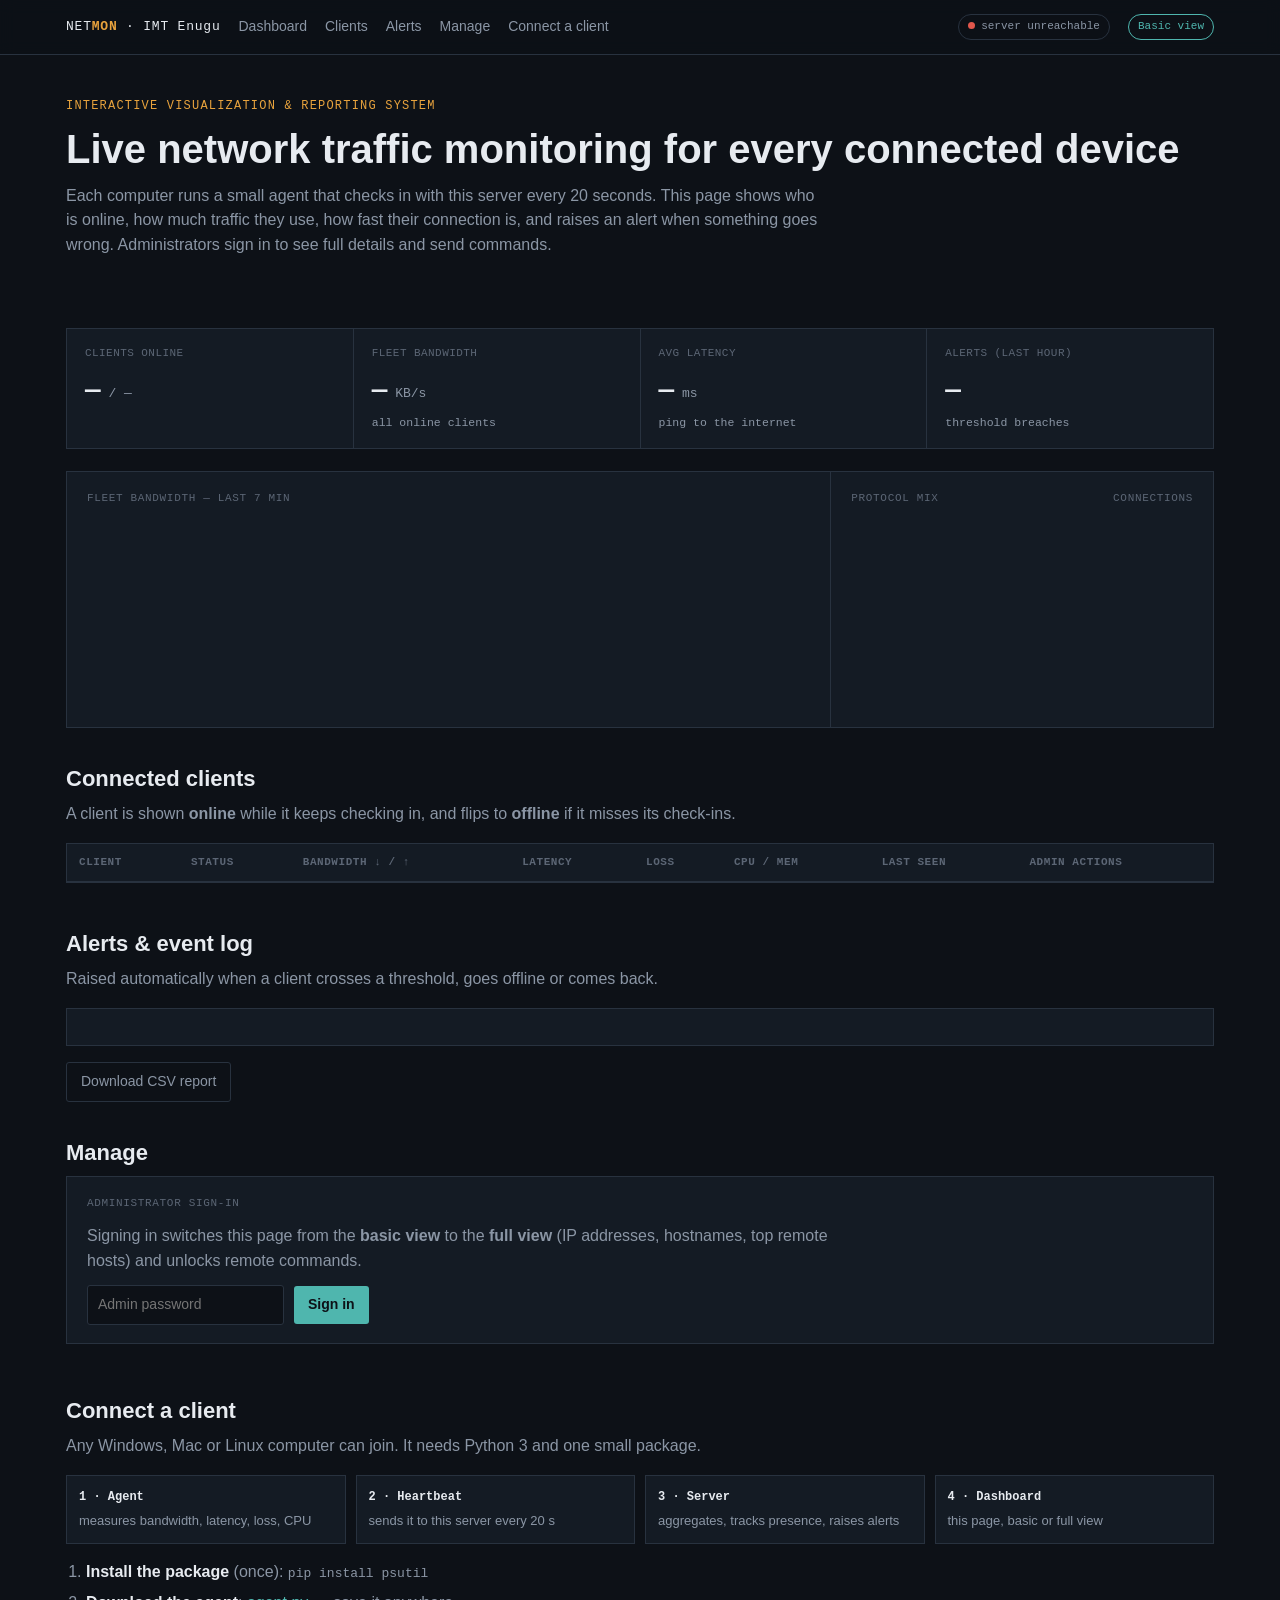
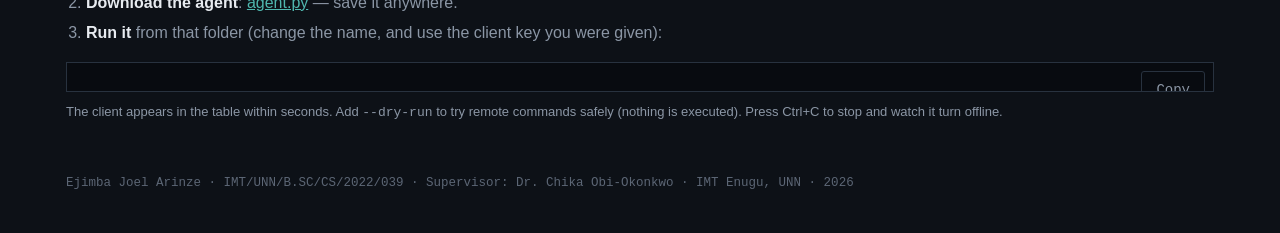
==== static/index.html @ e50d485d "network monitor" ====
<!DOCTYPE html>
<html lang="en">
<head>
<meta charset="UTF-8">
<meta name="viewport" content="width=device-width, initial-scale=1.0">
<title>Network Traffic Monitor — Live Client Dashboard</title>
<link rel="stylesheet" href="style.css">
</head>
<body>

<header class="topnav">
  <div class="wrap">
    <span class="brand">NET<b>MON</b> · IMT Enugu</span>
    <a class="lnk" href="#dashboard">Dashboard</a>
    <a class="lnk" href="#clients">Clients</a>
    <a class="lnk" href="#alerts">Alerts</a>
    <a class="lnk" href="#manage">Manage</a>
    <a class="lnk" href="#connect">Connect a client</a>
    <span class="spacer"></span>
    <span class="pill" id="connPill"><span class="dot idle"></span>connecting…</span>
    <span class="pill public" id="viewPill">Basic view</span>
  </div>
</header>

<main class="wrap">
  <div class="hero">
    <div class="kicker">Interactive Visualization &amp; Reporting System</div>
    <h1>Live network traffic monitoring for every connected device</h1>
    <p>Each computer runs a small agent that checks in with this server every 20 seconds. This page shows who is online, how much traffic they use, how fast their connection is, and raises an alert when something goes wrong. Administrators sign in to see full details and send commands.</p>
  </div>

  <section id="dashboard">
    <div class="kpis">
      <div class="kpi"><div class="label">CLIENTS ONLINE</div><div class="value" id="kOnline">—<small> / —</small></div><div class="delta" id="kOnlineD"></div></div>
      <div class="kpi"><div class="label">FLEET BANDWIDTH</div><div class="value" id="kBw">—<small> KB/s</small></div><div class="delta">all online clients</div></div>
      <div class="kpi"><div class="label">AVG LATENCY</div><div class="value" id="kLat">—<small> ms</small></div><div class="delta">ping to the internet</div></div>
      <div class="kpi"><div class="label">ALERTS (LAST HOUR)</div><div class="value" id="kAlerts">—</div><div class="delta">threshold breaches</div></div>
    </div>
    <div class="grid2">
      <div class="panel"><div class="panel-title"><span>Fleet bandwidth — last 7 min</span><span id="bwNow"></span></div><canvas id="cBw"></canvas></div>
      <div class="panel"><div class="panel-title"><span>Protocol mix</span><span>connections</span></div><canvas id="cProto"></canvas></div>
    </div>
  </section>

  <section id="clients">
    <h2>Connected clients</h2>
    <p class="lead">A client is shown <b>online</b> while it keeps checking in, and flips to <b>offline</b> if it misses its check-ins. <span id="viewHint"></span></p>
    <div class="tablewrap"><table>
      <thead><tr><th>Client</th><th>Status</th><th>Bandwidth ↓ / ↑</th><th>Latency</th><th>Loss</th><th>CPU / Mem</th><th>Last seen</th><th class="adm">Admin actions</th></tr></thead>
      <tbody id="clientRows"></tbody>
    </table></div>
    <div class="note" id="cmdMsg"></div>
    <div id="detail"></div>
  </section>

  <section id="alerts">
    <h2>Alerts &amp; event log</h2>
    <p class="lead">Raised automatically when a client crosses a threshold, goes offline or comes back.</p>
    <div class="box"><div class="feed" id="feed"></div></div>
    <div class="row-form"><button class="btn ghost" id="csvBtn">Download CSV report</button></div>
  </section>

  <section id="manage">
    <h2>Manage</h2>
    <div class="box" id="loginBox">
      <div class="panel-title"><span>Administrator sign-in</span></div>
      <p class="lead" style="margin-bottom:12px">Signing in switches this page from the <b>basic view</b> to the <b>full view</b> (IP addresses, hostnames, top remote hosts) and unlocks remote commands.</p>
      <form class="row-form" id="loginForm">
        <input type="password" id="pw" placeholder="Admin password" autocomplete="current-password" required>
        <button class="btn" type="submit">Sign in</button>
        <span id="loginMsg" class="msg-err"></span>
      </form>
    </div>
    <div class="box" id="adminBox" hidden>
      <div class="panel-title"><span>Alert thresholds</span><button class="btn ghost" id="logoutBtn" style="padding:3px 10px;font-size:12px">Sign out</button></div>
      <div class="rules" id="rules"></div>
      <div class="row-form" style="margin-top:12px"><button class="btn" id="saveRules">Save thresholds</button><span id="rulesMsg" class="msg-ok"></span></div>
      <p class="note">Commands available per client: status check, scheduled shutdown (10 s – 1 h, cancellable), log off, block / unblock an IP at the client's firewall. They run on the client's next check-in.</p>
    </div>
  </section>

  <section id="connect">
    <h2>Connect a client</h2>
    <p class="lead">Any Windows, Mac or Linux computer can join. It needs Python 3 and one small package.</p>
    <div class="flow">
      <div><b>1 · Agent</b>measures bandwidth, latency, loss, CPU</div>
      <div><b>2 · Heartbeat</b>sends it to this server every 20 s</div>
      <div><b>3 · Server</b>aggregates, tracks presence, raises alerts</div>
      <div><b>4 · Dashboard</b>this page, basic or full view</div>
    </div>
    <ol class="steps">
      <li><b>Install the package</b> (once): <code>pip install psutil</code></li>
      <li><b>Download the agent</b>: <a href="/agent.py" download>agent.py</a> — save it anywhere.</li>
      <li><b>Run it</b> from that folder (change the name, and use the client key you were given):</li>
    </ol>
    <div class="code" id="cmdBox"><button class="btn ghost" id="copyBtn">Copy</button><span id="cmdText"></span></div>
    <p class="note">The client appears in the table within seconds. Add <code>--dry-run</code> to try remote commands safely (nothing is executed). Press Ctrl+C to stop and watch it turn offline.</p>
  </section>

  <footer>Ejimba Joel Arinze · IMT/UNN/B.SC/CS/2022/039 · Supervisor: Dr. Chika Obi-Okonkwo · IMT Enugu, UNN · 2026</footer>
</main>

<script src="script.js"></script>
</body>
</html>
---- static/style.css ----
:root{
  --bg:#0D1117; --panel:#141B24; --panel-alt:#19222D; --line:#28323F;
  --text:#E7EBF0; --text-dim:#8B96A5; --text-dimmer:#5C6675;
  --amber:#E8A33D; --teal:#4FB6AE; --red:#E1574C;
  --sans:-apple-system,BlinkMacSystemFont,"Segoe UI",Helvetica,Arial,sans-serif;
  --mono:"SF Mono","Cascadia Code","Consolas","Liberation Mono",monospace;
}
*{box-sizing:border-box;}
html{scroll-behavior:smooth;}
body{margin:0;background:var(--bg);color:var(--text);font-family:var(--sans);line-height:1.55;-webkit-font-smoothing:antialiased;}
a{color:var(--teal);}
.wrap{max-width:1180px;margin:0 auto;padding:0 16px;}

/* top nav */
.topnav{position:sticky;top:0;z-index:20;background:rgba(13,17,23,.92);backdrop-filter:blur(8px);border-bottom:1px solid var(--line);}
.topnav .wrap{display:flex;align-items:center;gap:18px;height:54px;flex-wrap:wrap;}
.brand{font-family:var(--mono);font-size:13px;letter-spacing:.06em;color:var(--text);}
.brand b{color:var(--amber);}
.topnav a.lnk{color:var(--text-dim);text-decoration:none;font-size:14px;}
.topnav a.lnk:hover{color:var(--text);}
.spacer{flex:1;}
.pill{font-family:var(--mono);font-size:11px;padding:3px 9px;border-radius:99px;border:1px solid var(--line);color:var(--text-dim);white-space:nowrap;}
.pill.admin{border-color:var(--amber);color:var(--amber);}
.pill.public{border-color:var(--teal);color:var(--teal);}
.dot{display:inline-block;width:7px;height:7px;border-radius:50%;background:var(--teal);margin-right:6px;}
.dot.off{background:var(--red);} .dot.idle{background:var(--text-dimmer);}
.dot.live{animation:pulse 1.6s infinite;}
@keyframes pulse{50%{opacity:.35}}
@media (prefers-reduced-motion:reduce){.dot.live{animation:none}}

/* hero */
.hero{padding:42px 0 22px;}
.kicker{font-family:var(--mono);font-size:12px;color:var(--amber);letter-spacing:.1em;text-transform:uppercase;}
.hero h1{font-size:clamp(26px,5vw,40px);line-height:1.15;margin:10px 0 12px;font-weight:650;}
.hero p{color:var(--text-dim);max-width:760px;margin:0;font-size:16px;}

/* KPIs */
.kpis{display:grid;grid-template-columns:repeat(4,1fr);gap:1px;background:var(--line);border:1px solid var(--line);margin:22px 0;}
.kpi{background:var(--panel);padding:16px 18px;}
.kpi .label{font-family:var(--mono);font-size:11px;color:var(--text-dimmer);margin-bottom:8px;letter-spacing:.04em;}
.kpi .value{font-family:var(--mono);font-size:26px;font-weight:600;}
.kpi .value small{font-size:13px;color:var(--text-dim);font-weight:400;}
.kpi .delta{font-family:var(--mono);font-size:11.5px;color:var(--text-dim);margin-top:4px;}

/* panels */
.grid2{display:grid;grid-template-columns:2fr 1fr;gap:1px;background:var(--line);border:1px solid var(--line);}
.panel{background:var(--panel);padding:18px 20px;min-width:0;}
.panel-title{font-family:var(--mono);font-size:11px;color:var(--text-dimmer);letter-spacing:.06em;text-transform:uppercase;margin-bottom:12px;display:flex;justify-content:space-between;gap:10px;}
canvas{width:100%;height:190px;display:block;}
section{padding:26px 0 8px;}
section h2{font-size:22px;margin:0 0 6px;}
section .lead{color:var(--text-dim);margin:0 0 16px;max-width:780px;}
.box{background:var(--panel);border:1px solid var(--line);padding:18px 20px;margin-bottom:16px;}

/* clients table */
.tablewrap{overflow-x:auto;border:1px solid var(--line);background:var(--panel);}
table{width:100%;border-collapse:collapse;font-size:13.5px;min-width:760px;}
th{font-family:var(--mono);font-size:11px;color:var(--text-dimmer);text-align:left;padding:10px 12px;border-bottom:1px solid var(--line);text-transform:uppercase;letter-spacing:.05em;white-space:nowrap;}
td{padding:10px 12px;border-top:1px solid var(--line);vertical-align:top;}
tr:first-child td{border-top:none;}
td .sub{display:block;color:var(--text-dimmer);font-family:var(--mono);font-size:11.5px;}
td.num{font-family:var(--mono);white-space:nowrap;}
.status{font-family:var(--mono);font-size:11.5px;padding:2px 8px;border-radius:99px;border:1px solid;white-space:nowrap;}
.status.online{color:var(--teal);border-color:var(--teal);} .status.offline{color:var(--red);border-color:var(--red);}
.empty{padding:26px;text-align:center;color:var(--text-dim);}
.tt{font-family:var(--mono);font-size:11.5px;color:var(--text-dim);}

/* alerts */
.feed{max-height:230px;overflow-y:auto;font-family:var(--mono);font-size:12.5px;}
.feed .row{display:flex;gap:12px;padding:7px 0;border-top:1px solid var(--line);}
.feed .row:first-child{border-top:none;}
.feed .t{color:var(--text-dimmer);flex:0 0 62px;}
.feed .warn .m{color:var(--amber);} .feed .info .m{color:var(--text-dim);}

/* forms */
input,select,button{font:inherit;}
input[type=text],input[type=password],input[type=number],select{background:var(--bg);border:1px solid var(--line);color:var(--text);padding:8px 10px;border-radius:3px;font-size:14px;}
input:focus,select:focus{outline:none;border-color:var(--teal);}
.btn{background:var(--teal);color:#0D1117;border:0;padding:8px 14px;border-radius:3px;font-weight:600;cursor:pointer;font-size:14px;}
.btn:hover{opacity:.88;} .btn:disabled{opacity:.5;cursor:default;}
.btn.ghost{background:transparent;color:var(--text-dim);border:1px solid var(--line);font-weight:500;}
.btn.ghost:hover{border-color:var(--teal);color:var(--teal);}
.btn.danger:hover{border-color:var(--red);color:var(--red);}
.row-form{display:flex;gap:10px;flex-wrap:wrap;align-items:center;}
.rules{display:grid;grid-template-columns:repeat(auto-fill,minmax(210px,1fr));gap:12px;margin-top:10px;}
.rule{border:1px solid var(--line);padding:10px 12px;background:var(--panel-alt);}
.rule label{display:flex;align-items:center;gap:8px;font-size:13px;color:var(--text-dim);margin-bottom:8px;}
.rule input[type=number]{width:100%;}
.note{font-size:13px;color:var(--text-dim);margin-top:10px;}
.msg-ok{color:var(--teal);} .msg-err{color:var(--red);}
.act{display:flex;gap:6px;align-items:center;flex-wrap:wrap;}
.act select,.act input{padding:5px 7px;font-size:13px;max-width:140px;}
.act .btn{padding:5px 10px;font-size:13px;}

/* connect */
.code{position:relative;background:#080B10;border:1px solid var(--line);padding:14px 90px 14px 14px;font-family:var(--mono);font-size:12.5px;color:#cfe;overflow-x:auto;white-space:pre;margin:8px 0;}
.code button{position:absolute;right:8px;top:8px;}
ol.steps{padding-left:20px;color:var(--text-dim);} ol.steps li{margin:6px 0;} ol.steps b{color:var(--text);}
.flow{display:grid;grid-template-columns:repeat(4,1fr);gap:10px;margin:14px 0;}
.flow div{border:1px solid var(--line);background:var(--panel);padding:12px;font-size:13px;color:var(--text-dim);}
.flow b{display:block;color:var(--text);font-family:var(--mono);font-size:12px;margin-bottom:4px;}
footer{padding:30px 0 40px;color:var(--text-dimmer);font-size:12.5px;font-family:var(--mono);}

@media (max-width:860px){
  .kpis{grid-template-columns:repeat(2,1fr);}
  .grid2{grid-template-columns:1fr;}
  .flow{grid-template-columns:1fr 1fr;}
}
@media (max-width:480px){
  .flow{grid-template-columns:1fr;}
  .kpi .value{font-size:22px;}
}
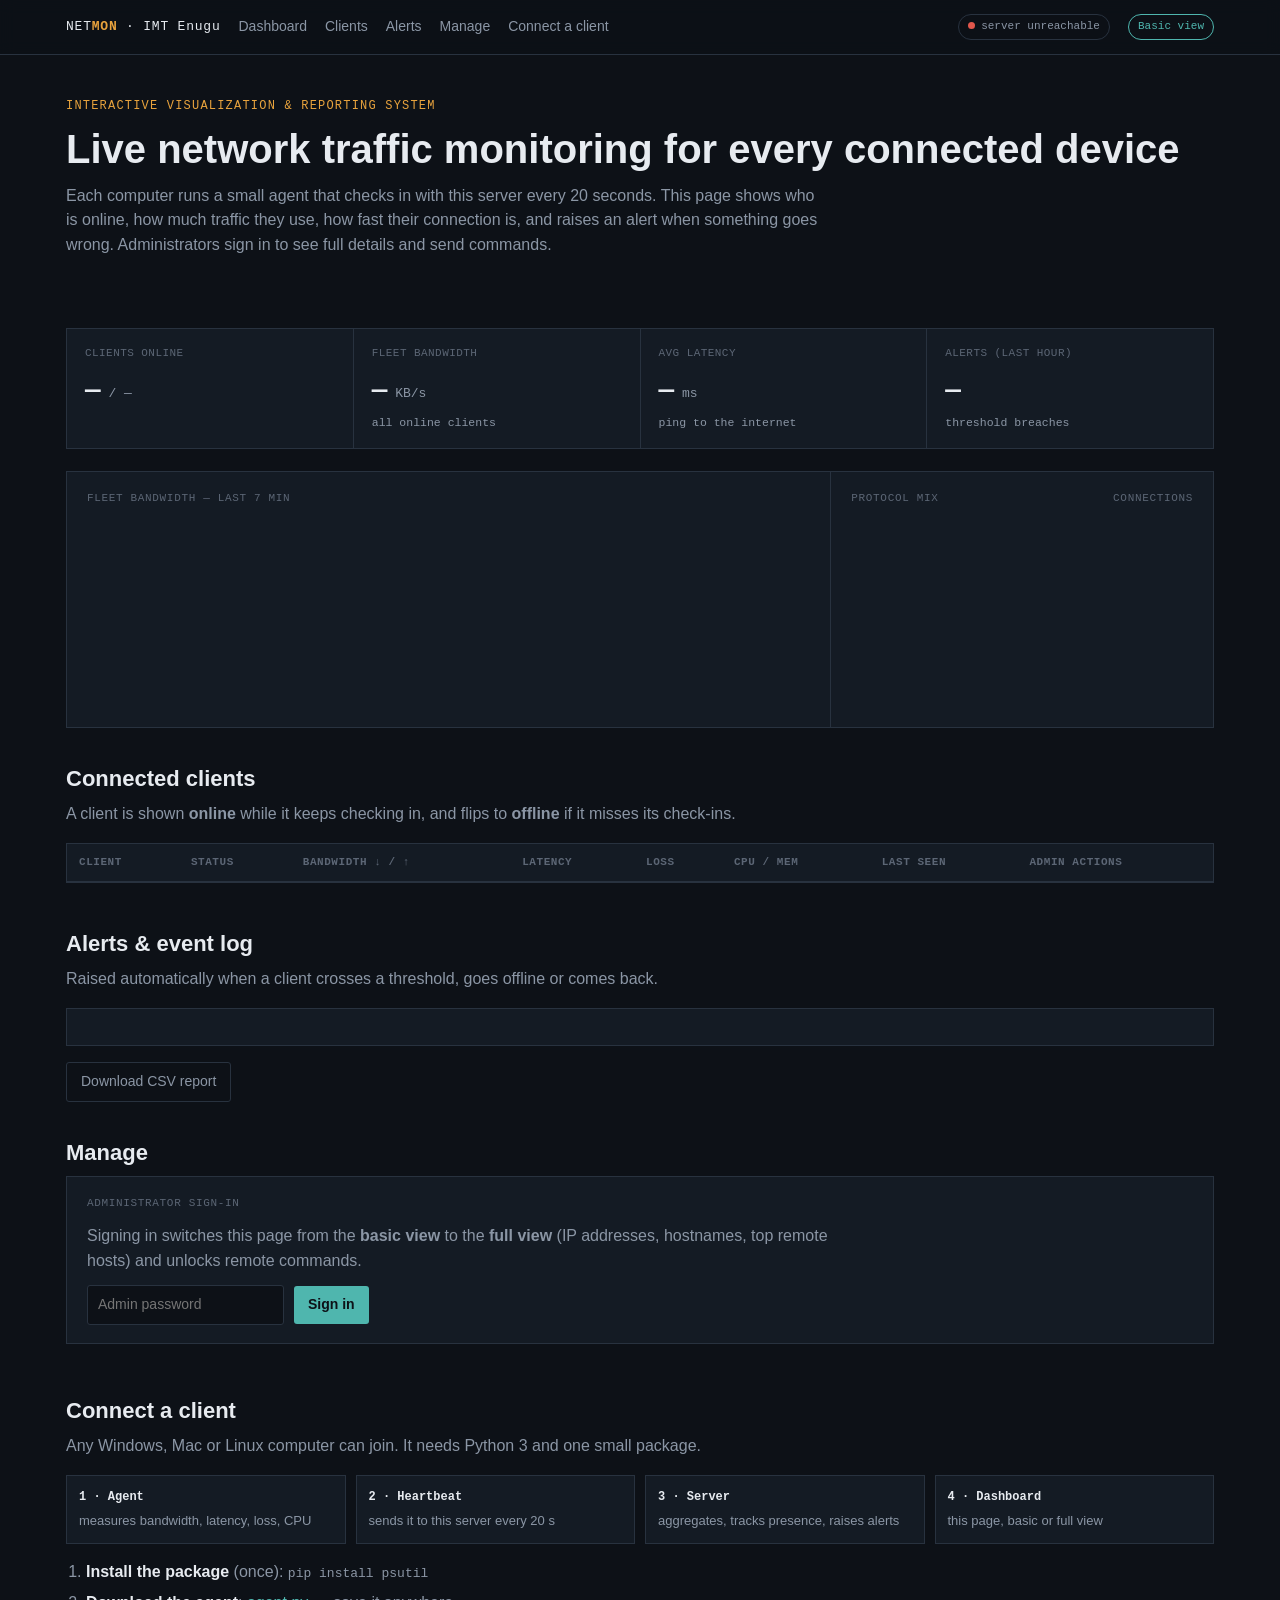
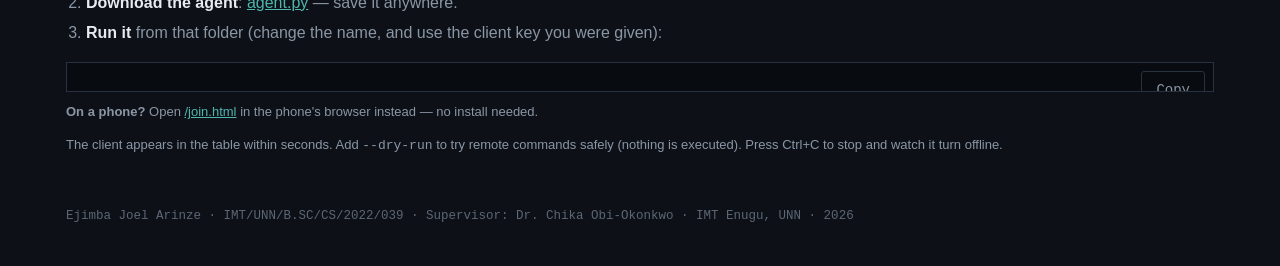
==== commit f99e9ed1: "add phone browser client" ====
--- a/static/index.html
+++ b/static/index.html
@@ -94,6 +94,7 @@
       <li><b>Run it</b> from that folder (change the name, and use the client key you were given):</li>
     </ol>
     <div class="code" id="cmdBox"><button class="btn ghost" id="copyBtn">Copy</button><span id="cmdText"></span></div>
+    <p class="note"><b>On a phone?</b> Open <a href="/join.html">/join.html</a> in the phone's browser instead — no install needed.</p>
     <p class="note">The client appears in the table within seconds. Add <code>--dry-run</code> to try remote commands safely (nothing is executed). Press Ctrl+C to stop and watch it turn offline.</p>
   </section>
 
